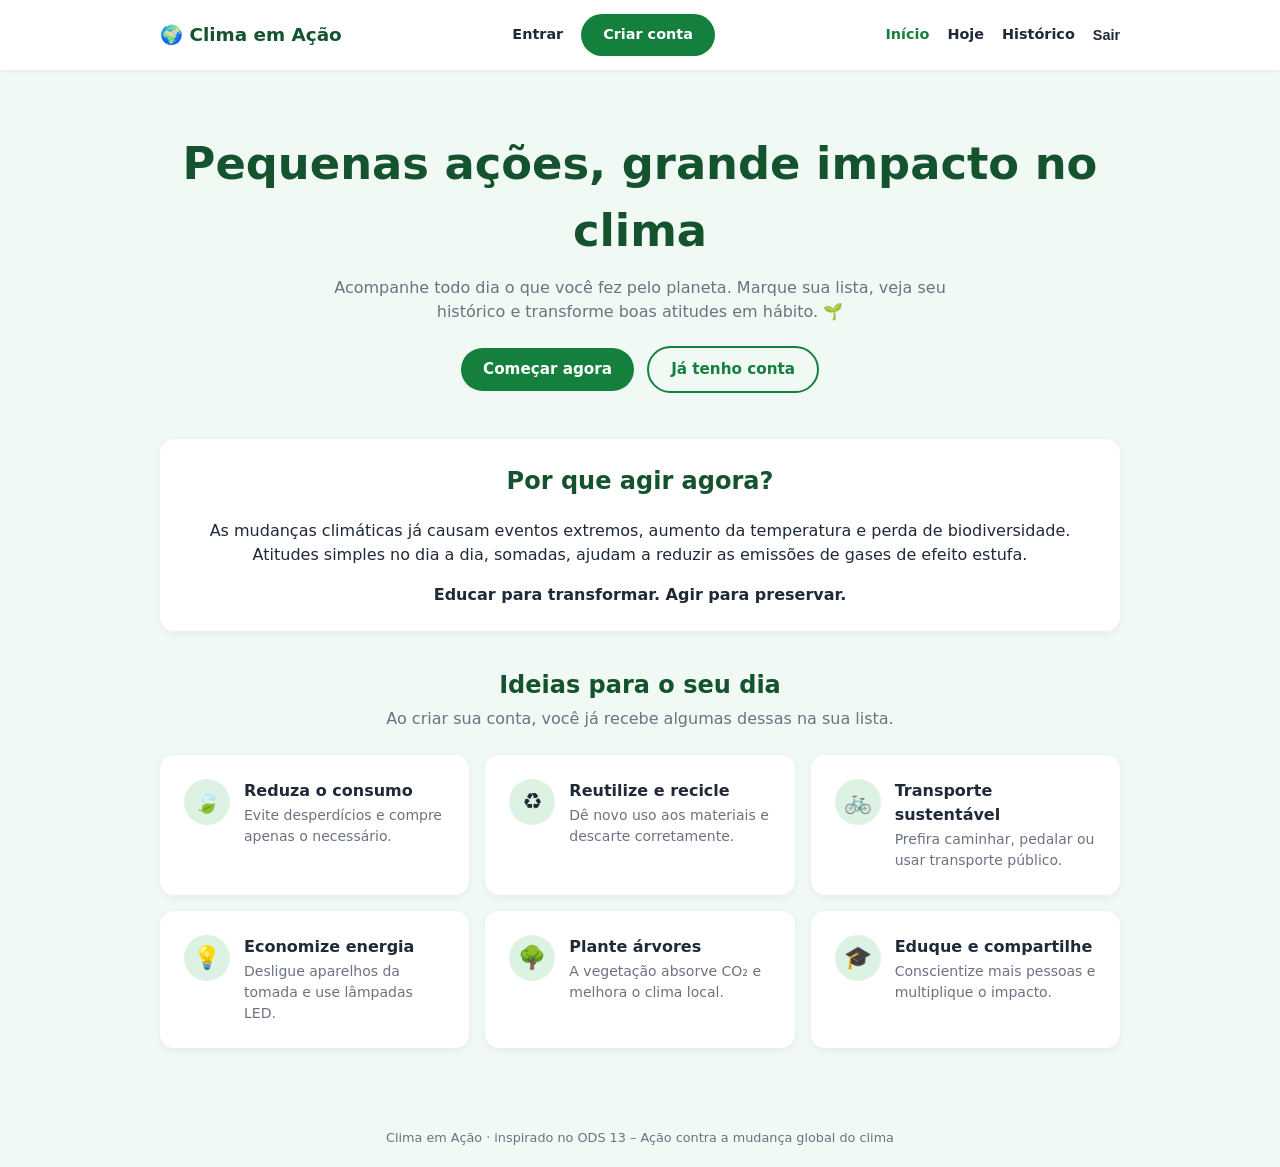
==== frontend/index.html @ cc18a2c2 "feat: botão Finalizar o dia (teste 1) Feedback: depois de marcar tudo não havia como encerrar o dia." ====
<!DOCTYPE html>
<html lang="pt-BR">
<head>
    <meta charset="UTF-8">
    <meta name="viewport" content="width=device-width, initial-scale=1">
    <title>Clima em Ação</title>
    <link rel="stylesheet" href="css/style.css">
</head>
<body>
<header class="topbar">
    <div class="inner">
        <a class="brand" href="index.html">🌍 Clima em Ação</a>
        <nav id="nav-guest">
            <a href="login.html">Entrar</a>
            <a class="btn" href="register.html" style="color:#fff">Criar conta</a>
        </nav>
        <nav id="nav-user" hidden>
            <a class="active" href="index.html">Início</a>
            <a href="dashboard.html">Hoje</a>
            <a href="history.html">Histórico</a>
            <button class="btn link" id="logout">Sair</button>
        </nav>
    </div>
</header>

<main>
    <section class="hero">
        <h1>Pequenas ações, grande impacto no clima</h1>
        <p>Acompanhe todo dia o que você fez pelo planeta. Marque sua lista, veja seu histórico e transforme boas atitudes em hábito. 🌱</p>
        <div id="cta">
            <a class="btn" href="register.html">Começar agora</a>
            <a class="btn outline" href="login.html">Já tenho conta</a>
        </div>
        <div id="cta-user" hidden>
            <a class="btn" href="dashboard.html">Ir para minha lista</a>
        </div>
    </section>

    <section class="card why">
        <h2>Por que agir agora?</h2>
        <p>As mudanças climáticas já causam eventos extremos, aumento da temperatura e perda de biodiversidade.
           Atitudes simples no dia a dia, somadas, ajudam a reduzir as emissões de gases de efeito estufa.</p>
        <strong>Educar para transformar. Agir para preservar.</strong>
    </section>

    <h2 class="section-title">Ideias para o seu dia</h2>
    <p class="section-sub">Ao criar sua conta, você já recebe algumas dessas na sua lista.</p>

    <div class="tips">
        <div class="card tip"><div class="icon">🍃</div><div><h3>Reduza o consumo</h3><p>Evite desperdícios e compre apenas o necessário.</p></div></div>
        <div class="card tip"><div class="icon">♻️</div><div><h3>Reutilize e recicle</h3><p>Dê novo uso aos materiais e descarte corretamente.</p></div></div>
        <div class="card tip"><div class="icon">🚲</div><div><h3>Transporte sustentável</h3><p>Prefira caminhar, pedalar ou usar transporte público.</p></div></div>
        <div class="card tip"><div class="icon">💡</div><div><h3>Economize energia</h3><p>Desligue aparelhos da tomada e use lâmpadas LED.</p></div></div>
        <div class="card tip"><div class="icon">🌳</div><div><h3>Plante árvores</h3><p>A vegetação absorve CO₂ e melhora o clima local.</p></div></div>
        <div class="card tip"><div class="icon">🎓</div><div><h3>Eduque e compartilhe</h3><p>Conscientize mais pessoas e multiplique o impacto.</p></div></div>
    </div>
</main>

<footer>Clima em Ação · inspirado no ODS 13 – Ação contra a mudança global do clima</footer>

<script src="js/api.js"></script>
<script>
    // Se estiver logado, troca o menu e o botão principal
    api('/me').then(() => {
        document.getElementById('nav-guest').hidden = true;
        document.getElementById('nav-user').hidden = false;
        document.getElementById('logout').addEventListener('click', logout);
        document.getElementById('cta').hidden = true;
        document.getElementById('cta-user').hidden = false;
    }).catch(() => {});
</script>
</body>
</html>
---- frontend/css/style.css ----
:root {
    --green-900: #14532d;
    --green-700: #15803d;
    --green-500: #22a35a;
    --green-100: #dcf2e3;
    --green-50: #f0f9f3;
    --text: #1f2937;
    --muted: #6b7280;
    --radius: 14px;
}

* { box-sizing: border-box; }

body {
    margin: 0;
    font-family: system-ui, -apple-system, "Segoe UI", sans-serif;
    color: var(--text);
    background: var(--green-50);
    line-height: 1.5;
}

a { color: var(--green-700); }

/* ---------- Cabeçalho ---------- */
header.topbar {
    background: #fff;
    box-shadow: 0 1px 4px rgba(0, 0, 0, .08);
    position: sticky;
    top: 0;
    z-index: 10;
}
.topbar .inner {
    max-width: 1000px;
    margin: 0 auto;
    padding: 14px 20px;
    display: flex;
    align-items: center;
    justify-content: space-between;
    flex-wrap: wrap;
    gap: 10px;
}
.brand { font-weight: 700; color: var(--green-900); text-decoration: none; font-size: 1.15rem; }
.topbar nav { display: flex; gap: 18px; align-items: center; }
.topbar nav a { text-decoration: none; font-size: .9rem; font-weight: 600; color: var(--text); }
.topbar nav a.active, .topbar nav a:hover { color: var(--green-700); }

main { max-width: 1000px; margin: 0 auto; padding: 30px 20px 60px; }

/* ---------- Botões e formulários ---------- */
.btn {
    display: inline-block;
    background: var(--green-700);
    color: #fff;
    border: 0;
    padding: 10px 22px;
    border-radius: 999px;
    font-size: .95rem;
    font-weight: 600;
    cursor: pointer;
    text-decoration: none;
}
.btn:hover { background: var(--green-900); }
.btn.outline { background: transparent; color: var(--green-700); border: 2px solid var(--green-700); }
.btn.outline:hover { background: var(--green-100); }
.btn.link { background: none; color: var(--text); padding: 0; font-size: .9rem; }

form.card label { display: block; font-weight: 600; font-size: .9rem; margin: 14px 0 4px; }
input[type=text], input[type=email], input[type=password] {
    width: 100%;
    padding: 10px 12px;
    border: 1px solid #cbd5d0;
    border-radius: 10px;
    font-size: 1rem;
}
input:focus { outline: 2px solid var(--green-500); border-color: transparent; }

.card {
    background: #fff;
    border-radius: var(--radius);
    padding: 24px;
    box-shadow: 0 2px 10px rgba(0, 0, 0, .06);
}

.auth-box { max-width: 400px; margin: 30px auto; }
.auth-box h1 { margin-top: 0; color: var(--green-900); }
.auth-box .btn { width: 100%; margin-top: 20px; }
.auth-box p.alt { text-align: center; font-size: .9rem; margin-bottom: 0; }

.msg { padding: 10px 14px; border-radius: 10px; margin-top: 14px; font-size: .9rem; }
.msg.error { background: #fee2e2; color: #991b1b; }
.msg.ok { background: var(--green-100); color: var(--green-900); }
.msg[hidden] { display: none; }
.btn.finish { width: 100%; margin-top: 18px; }
.btn.finish.reopen { background: transparent; color: var(--green-700); border: 2px solid var(--green-700); }
.hero [hidden] { display: none; }
.badge { font-size: .75rem; background: var(--green-100); color: var(--green-900); padding: 2px 8px; border-radius: 999px; font-weight: 600; }

/* ---------- Página inicial ---------- */
.hero { text-align: center; padding: 30px 0 10px; }
.hero h1 { font-size: clamp(1.8rem, 5vw, 2.8rem); color: var(--green-900); margin: 0 0 12px; }
.hero p { max-width: 620px; margin: 0 auto 22px; color: var(--muted); }
.hero .btn + .btn { margin-left: 8px; }

.why { margin: 36px 0; text-align: center; }
.why h2 { color: var(--green-900); margin-top: 0; }

.section-title { text-align: center; color: var(--green-900); margin-bottom: 4px; }
.section-sub { text-align: center; color: var(--muted); margin-top: 0; }

.tips { display: grid; grid-template-columns: repeat(auto-fit, minmax(260px, 1fr)); gap: 16px; margin-top: 24px; }
.tip { display: flex; gap: 14px; align-items: flex-start; }
.tip .icon {
    flex: none;
    width: 46px; height: 46px;
    border-radius: 50%;
    background: var(--green-100);
    display: grid; place-items: center;
    font-size: 1.4rem;
}
.tip h3 { margin: 0 0 2px; font-size: 1rem; }
.tip p { margin: 0; font-size: .875rem; color: var(--muted); }

/* ---------- Dashboard ---------- */
.page-head h1 { margin: 0; color: var(--green-900); }
.page-head p { margin: 4px 0 20px; color: var(--muted); text-transform: capitalize; }

.progress { background: var(--green-100); border-radius: 999px; height: 12px; overflow: hidden; }
.progress > div { height: 100%; width: 0; background: var(--green-500); transition: width .3s; }
.progress-text { font-size: .85rem; color: var(--muted); margin: 6px 0 18px; }

ul.habits { list-style: none; margin: 0; padding: 0; }
ul.habits li {
    display: flex;
    align-items: center;
    gap: 12px;
    padding: 12px 0;
    border-bottom: 1px solid #eef2ef;
}
ul.habits li:last-child { border-bottom: 0; }
ul.habits input[type=checkbox] { width: 22px; height: 22px; accent-color: var(--green-700); cursor: pointer; flex: none; }
ul.habits label { flex: 1; cursor: pointer; }
ul.habits li.done label { text-decoration: line-through; color: var(--muted); }
.remove { background: none; border: 0; color: #b91c1c; cursor: pointer; font-size: 1.1rem; padding: 4px 8px; border-radius: 6px; }
.remove:hover { background: #fee2e2; }


form.add { display: flex; gap: 10px; margin-top: 18px; }
form.add input { flex: 1; }
.empty { color: var(--muted); text-align: center; margin: 10px 0; }

/* ---------- Histórico ---------- */
.day { margin-bottom: 14px; }
.day h3 { margin: 0 0 8px; color: var(--green-900); text-transform: capitalize; font-size: 1rem; }
.day .count { font-weight: 400; color: var(--muted); font-size: .85rem; }
.day ul { margin: 0; padding-left: 20px; }
.day li::marker { content: "✔  "; color: var(--green-700); }

footer { text-align: center; color: var(--muted); font-size: .8rem; padding: 20px; }
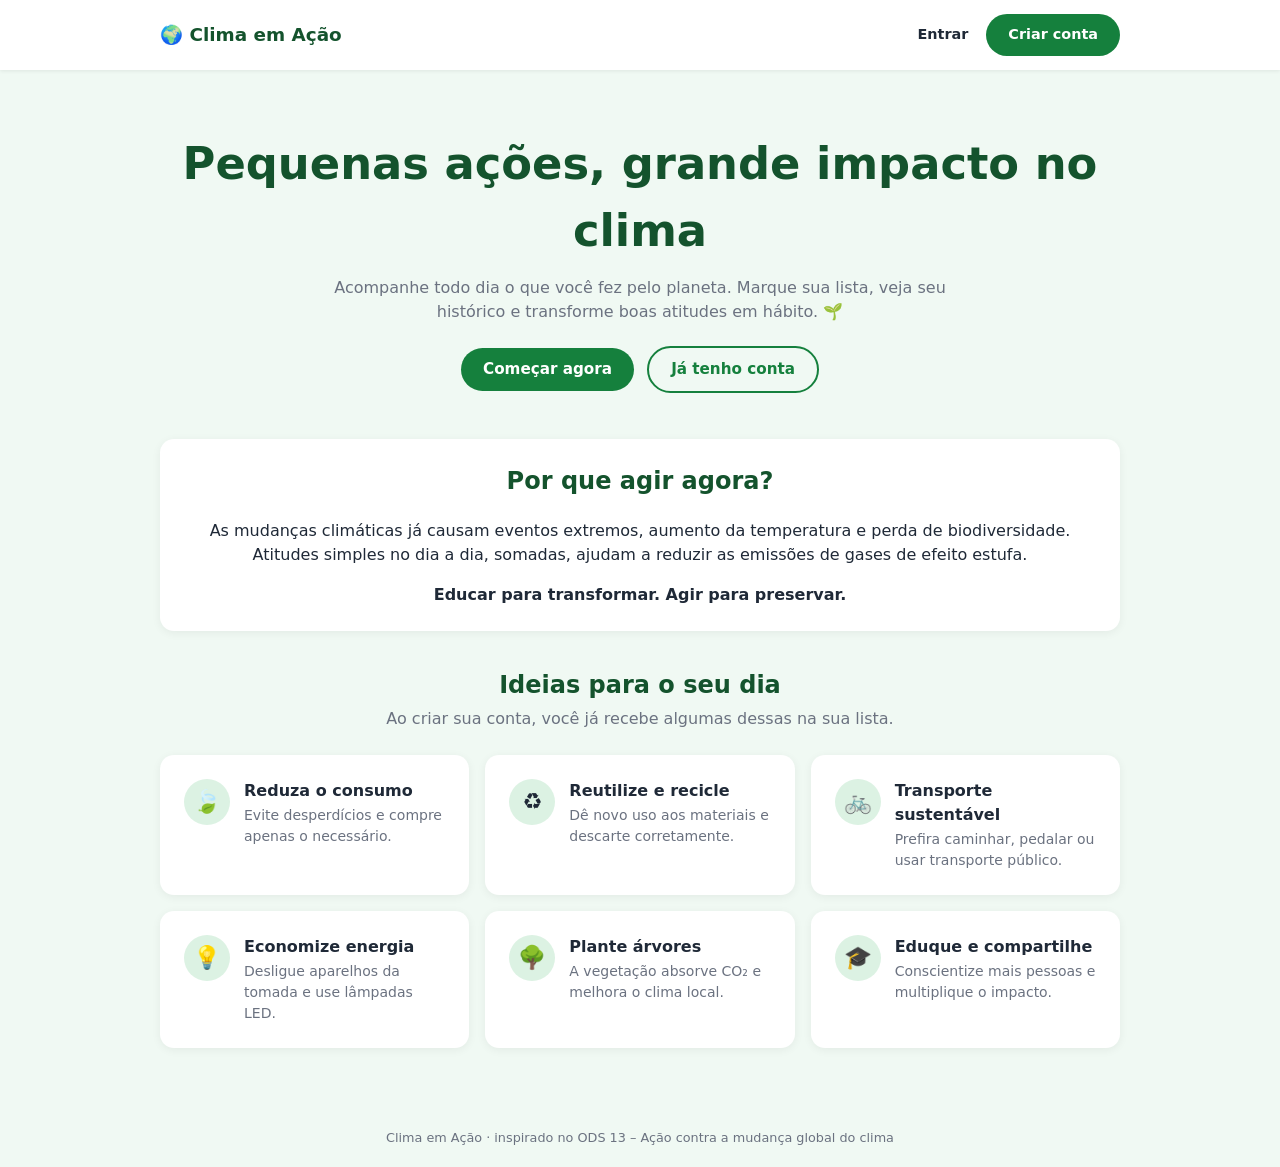
==== commit 4c53eed6: "feat: versão inicial com login, lista diária e histórico API em PHP (MVC) com SQLite e frontend em H" ====
--- a/frontend/index.html
+++ b/frontend/index.html
@@ -10,15 +10,9 @@
 <header class="topbar">
     <div class="inner">
         <a class="brand" href="index.html">🌍 Clima em Ação</a>
-        <nav id="nav-guest">
+        <nav>
             <a href="login.html">Entrar</a>
             <a class="btn" href="register.html" style="color:#fff">Criar conta</a>
-        </nav>
-        <nav id="nav-user" hidden>
-            <a class="active" href="index.html">Início</a>
-            <a href="dashboard.html">Hoje</a>
-            <a href="history.html">Histórico</a>
-            <button class="btn link" id="logout">Sair</button>
         </nav>
     </div>
 </header>
@@ -27,13 +21,8 @@
     <section class="hero">
         <h1>Pequenas ações, grande impacto no clima</h1>
         <p>Acompanhe todo dia o que você fez pelo planeta. Marque sua lista, veja seu histórico e transforme boas atitudes em hábito. 🌱</p>
-        <div id="cta">
-            <a class="btn" href="register.html">Começar agora</a>
-            <a class="btn outline" href="login.html">Já tenho conta</a>
-        </div>
-        <div id="cta-user" hidden>
-            <a class="btn" href="dashboard.html">Ir para minha lista</a>
-        </div>
+        <a class="btn" href="register.html">Começar agora</a>
+        <a class="btn outline" href="login.html">Já tenho conta</a>
     </section>
 
     <section class="card why">
@@ -57,17 +46,5 @@
 </main>
 
 <footer>Clima em Ação · inspirado no ODS 13 – Ação contra a mudança global do clima</footer>
-
-<script src="js/api.js"></script>
-<script>
-    // Se estiver logado, troca o menu e o botão principal
-    api('/me').then(() => {
-        document.getElementById('nav-guest').hidden = true;
-        document.getElementById('nav-user').hidden = false;
-        document.getElementById('logout').addEventListener('click', logout);
-        document.getElementById('cta').hidden = true;
-        document.getElementById('cta-user').hidden = false;
-    }).catch(() => {});
-</script>
 </body>
 </html>
--- a/frontend/css/style.css
+++ b/frontend/css/style.css
@@ -88,12 +88,7 @@
 
 .msg { padding: 10px 14px; border-radius: 10px; margin-top: 14px; font-size: .9rem; }
 .msg.error { background: #fee2e2; color: #991b1b; }
-.msg.ok { background: var(--green-100); color: var(--green-900); }
 .msg[hidden] { display: none; }
-.btn.finish { width: 100%; margin-top: 18px; }
-.btn.finish.reopen { background: transparent; color: var(--green-700); border: 2px solid var(--green-700); }
-.hero [hidden] { display: none; }
-.badge { font-size: .75rem; background: var(--green-100); color: var(--green-900); padding: 2px 8px; border-radius: 999px; font-weight: 600; }
 
 /* ---------- Página inicial ---------- */
 .hero { text-align: center; padding: 30px 0 10px; }
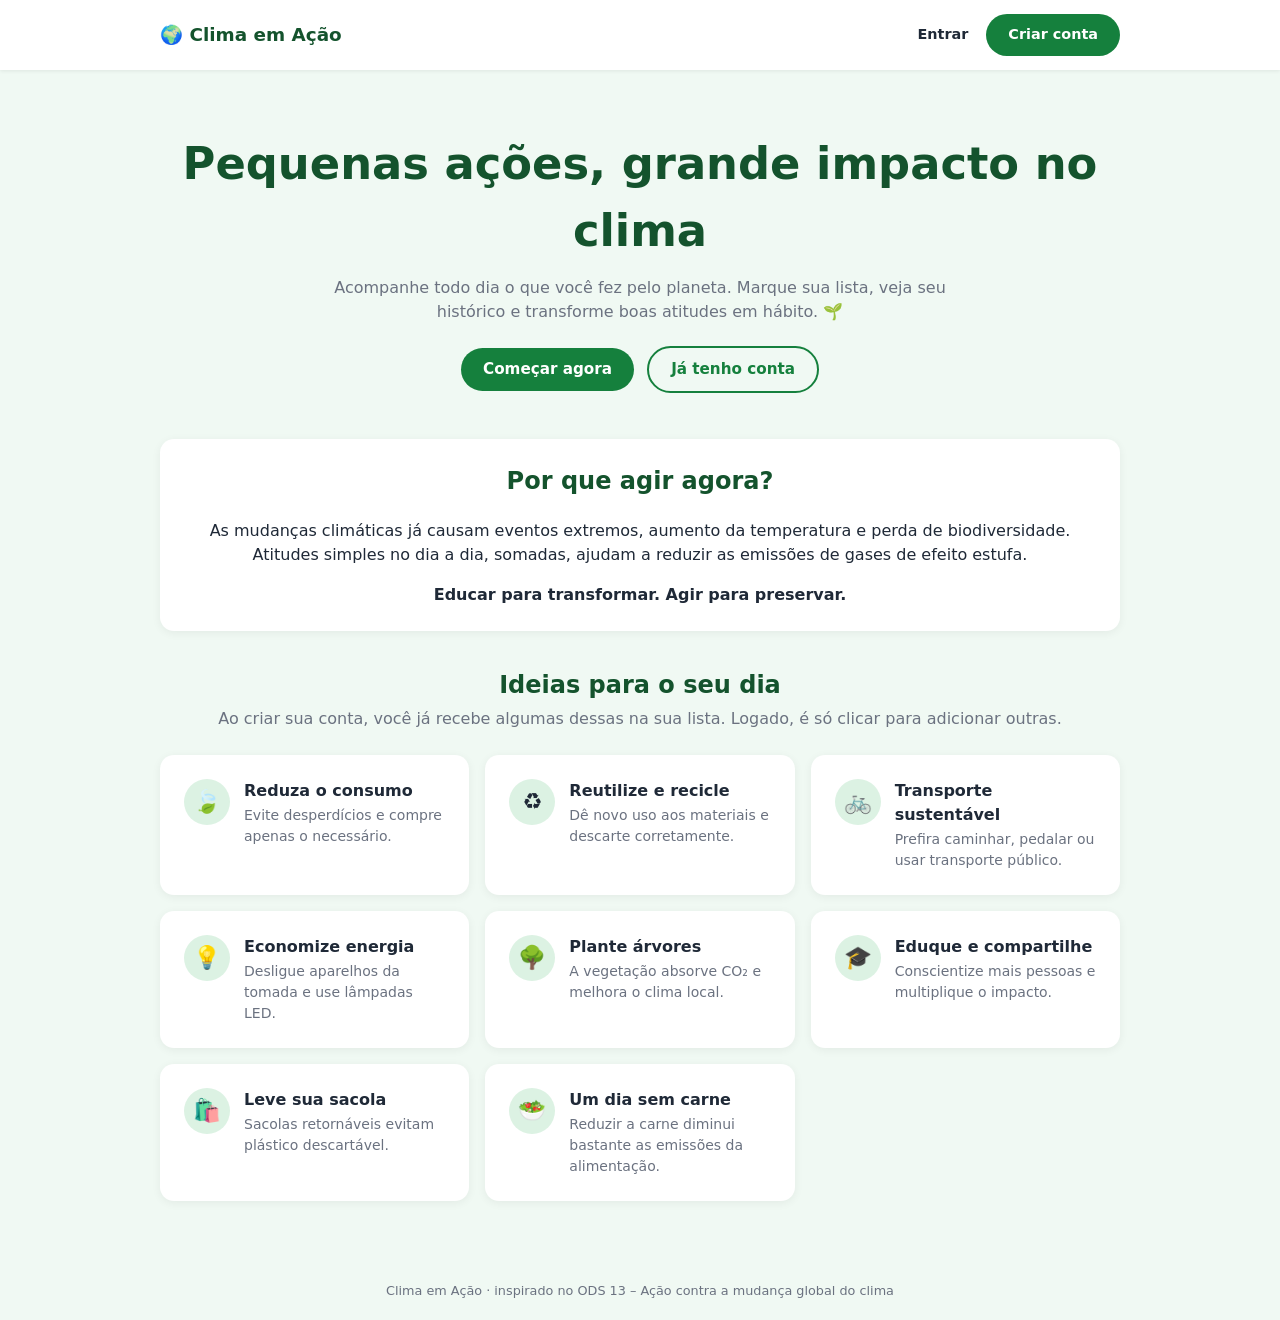
==== commit 90031b25: "feat: sugestões na home, sequência de dias e estimativa de CO2 (teste 5) Botão + adicionar nas dicas" ====
--- a/frontend/index.html
+++ b/frontend/index.html
@@ -10,9 +10,15 @@
 <header class="topbar">
     <div class="inner">
         <a class="brand" href="index.html">🌍 Clima em Ação</a>
-        <nav>
+        <nav id="nav-guest">
             <a href="login.html">Entrar</a>
             <a class="btn" href="register.html" style="color:#fff">Criar conta</a>
+        </nav>
+        <nav id="nav-user" hidden>
+            <a class="active" href="index.html">Início</a>
+            <a href="dashboard.html">Hoje</a>
+            <a href="history.html">Histórico</a>
+            <button class="btn link" id="logout">Sair</button>
         </nav>
     </div>
 </header>
@@ -21,8 +27,13 @@
     <section class="hero">
         <h1>Pequenas ações, grande impacto no clima</h1>
         <p>Acompanhe todo dia o que você fez pelo planeta. Marque sua lista, veja seu histórico e transforme boas atitudes em hábito. 🌱</p>
-        <a class="btn" href="register.html">Começar agora</a>
-        <a class="btn outline" href="login.html">Já tenho conta</a>
+        <div id="cta">
+            <a class="btn" href="register.html">Começar agora</a>
+            <a class="btn outline" href="login.html">Já tenho conta</a>
+        </div>
+        <div id="cta-user" hidden>
+            <a class="btn" href="dashboard.html">Ir para minha lista</a>
+        </div>
     </section>
 
     <section class="card why">
@@ -33,18 +44,47 @@
     </section>
 
     <h2 class="section-title">Ideias para o seu dia</h2>
-    <p class="section-sub">Ao criar sua conta, você já recebe algumas dessas na sua lista.</p>
+    <p class="section-sub">Ao criar sua conta, você já recebe algumas dessas na sua lista. Logado, é só clicar para adicionar outras.</p>
 
     <div class="tips">
-        <div class="card tip"><div class="icon">🍃</div><div><h3>Reduza o consumo</h3><p>Evite desperdícios e compre apenas o necessário.</p></div></div>
-        <div class="card tip"><div class="icon">♻️</div><div><h3>Reutilize e recicle</h3><p>Dê novo uso aos materiais e descarte corretamente.</p></div></div>
-        <div class="card tip"><div class="icon">🚲</div><div><h3>Transporte sustentável</h3><p>Prefira caminhar, pedalar ou usar transporte público.</p></div></div>
-        <div class="card tip"><div class="icon">💡</div><div><h3>Economize energia</h3><p>Desligue aparelhos da tomada e use lâmpadas LED.</p></div></div>
-        <div class="card tip"><div class="icon">🌳</div><div><h3>Plante árvores</h3><p>A vegetação absorve CO₂ e melhora o clima local.</p></div></div>
-        <div class="card tip"><div class="icon">🎓</div><div><h3>Eduque e compartilhe</h3><p>Conscientize mais pessoas e multiplique o impacto.</p></div></div>
+        <div class="card tip"><div class="icon">🍃</div><div><h3>Reduza o consumo</h3><p>Evite desperdícios e compre apenas o necessário.</p><button class="btn small add-tip" data-title="Evitei desperdícios e comprei só o necessário" hidden>+ adicionar à minha lista</button></div></div>
+        <div class="card tip"><div class="icon">♻️</div><div><h3>Reutilize e recicle</h3><p>Dê novo uso aos materiais e descarte corretamente.</p><button class="btn small add-tip" data-title="Separei o lixo para reciclagem" hidden>+ adicionar à minha lista</button></div></div>
+        <div class="card tip"><div class="icon">🚲</div><div><h3>Transporte sustentável</h3><p>Prefira caminhar, pedalar ou usar transporte público.</p><button class="btn small add-tip" data-title="Usei transporte sustentável (a pé, bicicleta ou público)" hidden>+ adicionar à minha lista</button></div></div>
+        <div class="card tip"><div class="icon">💡</div><div><h3>Economize energia</h3><p>Desligue aparelhos da tomada e use lâmpadas LED.</p><button class="btn small add-tip" data-title="Desliguei aparelhos da tomada" hidden>+ adicionar à minha lista</button></div></div>
+        <div class="card tip"><div class="icon">🌳</div><div><h3>Plante árvores</h3><p>A vegetação absorve CO₂ e melhora o clima local.</p><button class="btn small add-tip" data-title="Plantei ou cuidei de uma árvore" hidden>+ adicionar à minha lista</button></div></div>
+        <div class="card tip"><div class="icon">🎓</div><div><h3>Eduque e compartilhe</h3><p>Conscientize mais pessoas e multiplique o impacto.</p><button class="btn small add-tip" data-title="Conversei com alguém sobre o clima" hidden>+ adicionar à minha lista</button></div></div>
+        <div class="card tip"><div class="icon">🛍️</div><div><h3>Leve sua sacola</h3><p>Sacolas retornáveis evitam plástico descartável.</p><button class="btn small add-tip" data-title="Usei sacola retornável" hidden>+ adicionar à minha lista</button></div></div>
+        <div class="card tip"><div class="icon">🥗</div><div><h3>Um dia sem carne</h3><p>Reduzir a carne diminui bastante as emissões da alimentação.</p><button class="btn small add-tip" data-title="Fiz um dia sem carne" hidden>+ adicionar à minha lista</button></div></div>
     </div>
 </main>
 
 <footer>Clima em Ação · inspirado no ODS 13 – Ação contra a mudança global do clima</footer>
+
+<script src="js/api.js"></script>
+<script>
+    // Se estiver logado, troca o menu e o botão principal
+    api('/me').then(() => {
+        document.getElementById('nav-guest').hidden = true;
+        document.getElementById('nav-user').hidden = false;
+        document.getElementById('logout').addEventListener('click', logout);
+        document.getElementById('cta').hidden = true;
+        document.getElementById('cta-user').hidden = false;
+
+        // Botões de adicionar sugestão (só aparecem logado)
+        document.querySelectorAll('.add-tip').forEach((btn) => {
+            btn.hidden = false;
+            btn.addEventListener('click', async () => {
+                btn.disabled = true;
+                try {
+                    await api('/habits', 'POST', { title: btn.dataset.title });
+                    btn.textContent = '✓ Adicionada';
+                } catch (err) {
+                    btn.textContent = err.status === 409 ? '✓ Já está na lista' : 'Erro, tente de novo';
+                    if (err.status !== 409) btn.disabled = false;
+                }
+            });
+        });
+    }).catch(() => {});
+</script>
 </body>
 </html>
--- a/frontend/css/style.css
+++ b/frontend/css/style.css
@@ -88,7 +88,12 @@
 
 .msg { padding: 10px 14px; border-radius: 10px; margin-top: 14px; font-size: .9rem; }
 .msg.error { background: #fee2e2; color: #991b1b; }
+.msg.ok { background: var(--green-100); color: var(--green-900); }
 .msg[hidden] { display: none; }
+.btn.finish { width: 100%; margin-top: 18px; }
+.btn.finish.reopen { background: transparent; color: var(--green-700); border: 2px solid var(--green-700); }
+[hidden] { display: none !important; }
+.badge { font-size: .75rem; background: var(--green-100); color: var(--green-900); padding: 2px 8px; border-radius: 999px; font-weight: 600; }
 
 /* ---------- Página inicial ---------- */
 .hero { text-align: center; padding: 30px 0 10px; }
@@ -135,9 +140,20 @@
 ul.habits input[type=checkbox] { width: 22px; height: 22px; accent-color: var(--green-700); cursor: pointer; flex: none; }
 ul.habits label { flex: 1; cursor: pointer; }
 ul.habits li.done label { text-decoration: line-through; color: var(--muted); }
-.remove { background: none; border: 0; color: #b91c1c; cursor: pointer; font-size: 1.1rem; padding: 4px 8px; border-radius: 6px; }
-.remove:hover { background: #fee2e2; }
-
+.icon-btn { background: none; border: 0; color: var(--muted); cursor: pointer; font-size: 1.05rem; padding: 4px 8px; border-radius: 6px; }
+.icon-btn:hover:not(:disabled) { background: var(--green-100); color: var(--green-900); }
+.icon-btn.danger { color: #b91c1c; }
+.icon-btn.danger:hover { background: #fee2e2; color: #b91c1c; }
+.icon-btn:disabled { opacity: .35; cursor: default; }
+ul.habits input.edit-input { flex: 1; padding: 6px 10px; }
+.co2-tag { font-size: .72rem; background: var(--green-100); color: var(--green-900); padding: 2px 8px; border-radius: 999px; white-space: nowrap; }
+ul.habits li.done .co2-tag { text-decoration: none; display: inline-block; }
+
+.summary { display: grid; grid-template-columns: repeat(auto-fit, minmax(240px, 1fr)); gap: 14px; margin-bottom: 16px; }
+.mini { display: flex; align-items: center; gap: 12px; padding: 14px 18px; }
+.mini-icon { font-size: 1.6rem; }
+.mini small { display: block; color: var(--muted); font-size: .75rem; text-transform: uppercase; letter-spacing: .04em; }
+.mini strong { font-size: .95rem; }
 
 form.add { display: flex; gap: 10px; margin-top: 18px; }
 form.add input { flex: 1; }
@@ -152,3 +168,37 @@
 
 footer { text-align: center; color: var(--muted); font-size: .8rem; padding: 20px; }
 
+/* ---------- Histórico: mês, estatísticas e calendário ---------- */
+.month-nav { display: flex; align-items: center; justify-content: center; gap: 16px; margin-bottom: 14px; }
+.month-nav h2 { margin: 0; min-width: 180px; text-align: center; text-transform: capitalize; color: var(--green-900); font-size: 1.2rem; }
+.month-nav .icon-btn { font-size: 1.6rem; line-height: 1; }
+
+.stats { display: grid; grid-template-columns: repeat(auto-fit, minmax(170px, 1fr)); gap: 14px; margin-bottom: 16px; }
+.stat { padding: 16px 18px; }
+.stat small { display: block; color: var(--muted); font-size: .75rem; text-transform: uppercase; letter-spacing: .04em; }
+.stat strong { display: block; font-size: 1.7rem; color: var(--green-900); }
+.stat strong.small-text { font-size: .95rem; line-height: 1.3; margin: 6px 0 2px; }
+.stat em { font-style: normal; color: var(--muted); font-size: .8rem; }
+
+.calendar { display: grid; grid-template-columns: repeat(7, 1fr); gap: 6px; max-width: 460px; margin: 0 auto; }
+.cal-head { text-align: center; font-size: .75rem; font-weight: 700; color: var(--muted); }
+.cal-day { aspect-ratio: 1; border-radius: 8px; display: grid; place-items: center; font-size: .8rem; font-weight: 600; color: var(--green-900); }
+.lvl-0 { background: #eef2ef; color: var(--muted); }
+.lvl-1 { background: #bfe6cc; }
+.lvl-2 { background: #86d1a1; }
+.lvl-3 { background: #3fb36b; color: #fff; }
+.lvl-4 { background: var(--green-700); color: #fff; }
+.cal-day.future { opacity: .35; }
+.cal-day.today { outline: 2px solid var(--green-900); outline-offset: 1px; }
+
+.legend { display: flex; align-items: center; justify-content: center; gap: 4px; margin-top: 14px; font-size: .75rem; color: var(--muted); }
+.legend .cal-day { width: 16px; aspect-ratio: 1; border-radius: 4px; }
+
+.list-title { color: var(--green-900); margin: 28px 0 12px; font-size: 1.1rem; }
+.sources { margin-top: 28px; font-size: .9rem; }
+.sources summary { cursor: pointer; font-weight: 700; color: var(--green-900); }
+.sources li { margin-bottom: 8px; }
+
+/* ---------- Home: botão de adicionar sugestão ---------- */
+.btn.small { padding: 4px 14px; font-size: .8rem; margin-top: 8px; }
+.btn:disabled { background: var(--green-100); color: var(--green-900); cursor: default; }
